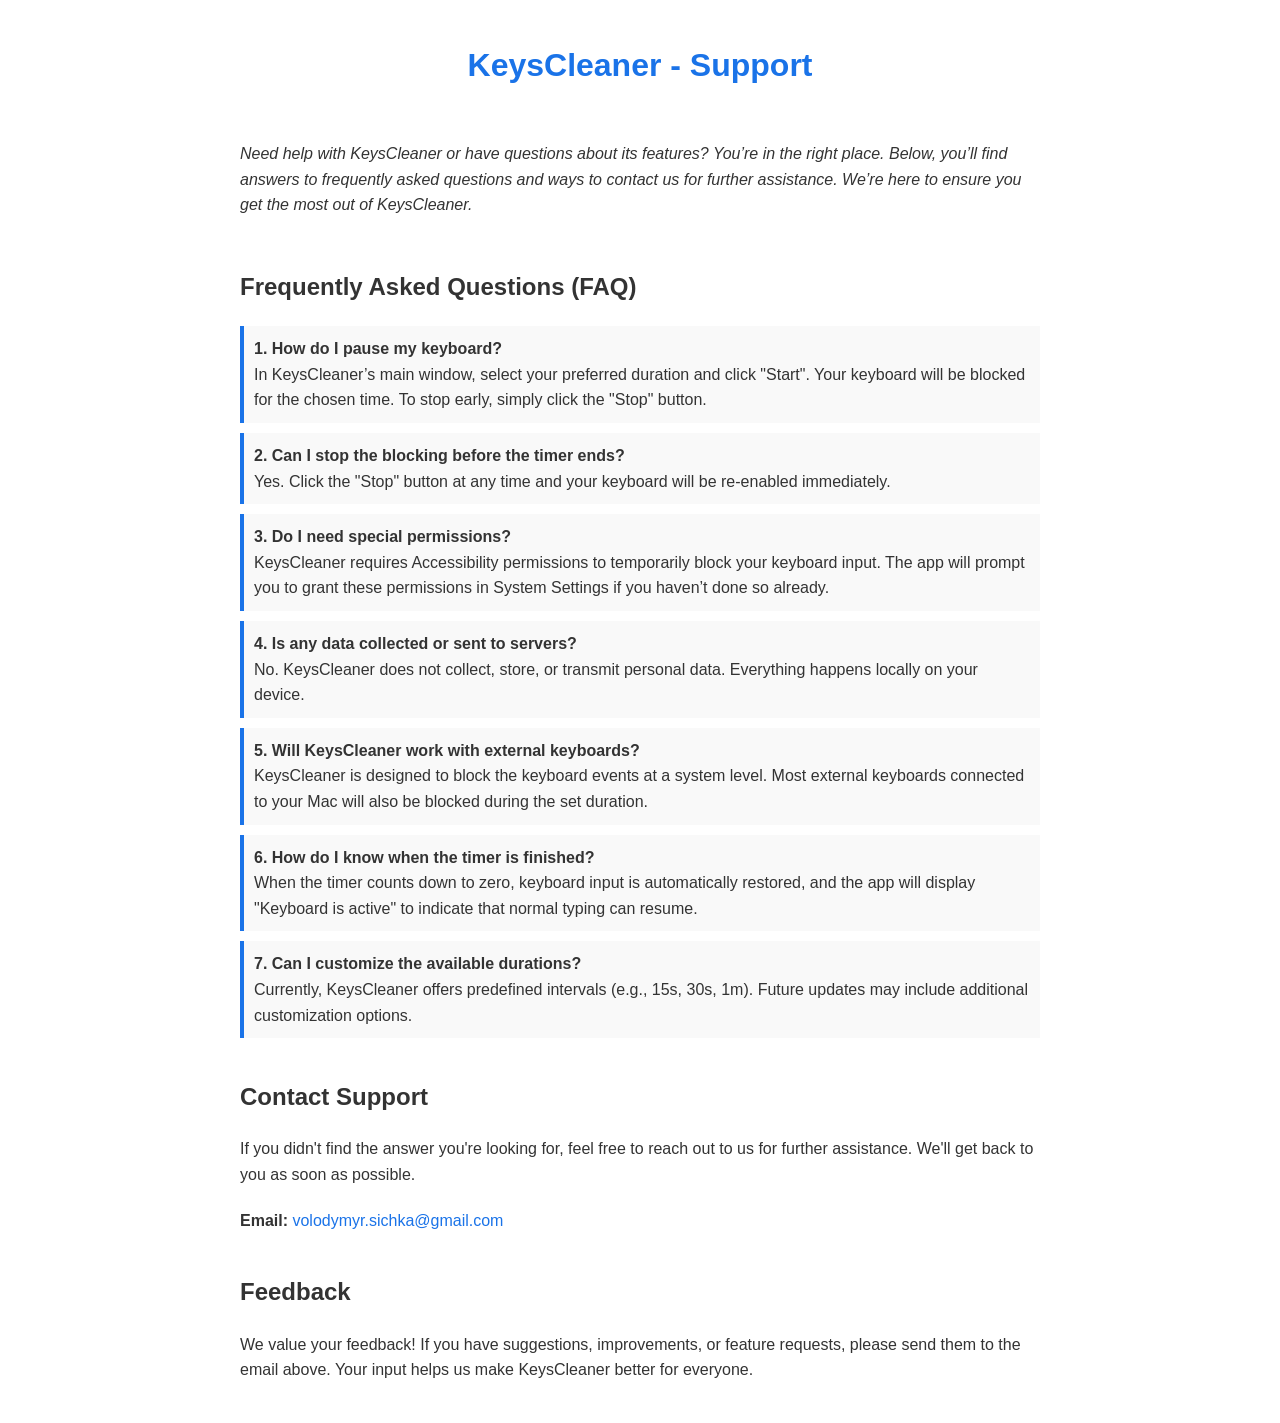
==== support.html @ a0b1e27d "Init commit." ====
<!DOCTYPE html>
<html lang="en">
  <head>
    <meta charset="UTF-8" />
    <meta name="viewport" content="width=device-width, initial-scale=1.0" />
    <title>KeysCleaner - Support</title>
    <style>
      body {
        font-family: Arial, sans-serif;
        max-width: 800px;
        margin: 40px auto;
        padding: 0 40px;
        line-height: 1.6;
        color: #333;
      }
      h1 {
        text-align: center;
        margin-bottom: 50px;
        color: #1a73e8;
      }
      h2 {
        color: #333;
        margin-top: 40px;
      }
      p {
        margin-bottom: 20px;
      }
      a {
        color: #1a73e8;
        text-decoration: none;
      }
      a:hover {
        text-decoration: underline;
      }
      ul {
        list-style-type: none;
        padding: 0;
      }
      ul li {
        background: #f9f9f9;
        padding: 10px;
        margin-bottom: 10px;
        border-left: 4px solid #1a73e8;
      }
      .top-text {
        font-style: italic;
        margin-bottom: 50px;
      }
    </style>
  </head>
  <body>
    <h1>KeysCleaner - Support</h1>

    <p class="top-text">
      Need help with KeysCleaner or have questions about its features? You’re in the right place. Below, you’ll find answers to frequently asked questions and ways to contact us for further assistance. We’re here to ensure you get the most out of KeysCleaner.
    </p>

    <h2>Frequently Asked Questions (FAQ)</h2>

    <ul>
      <li>
        <strong>1. How do I pause my keyboard?</strong><br />
        In KeysCleaner’s main window, select your preferred duration and click "Start". Your keyboard will be blocked for the chosen time. To stop early, simply click the "Stop" button.
      </li>

      <li>
        <strong>2. Can I stop the blocking before the timer ends?</strong><br />
        Yes. Click the "Stop" button at any time and your keyboard will be re-enabled immediately.
      </li>

      <li>
        <strong>3. Do I need special permissions?</strong><br />
        KeysCleaner requires Accessibility permissions to temporarily block your keyboard input. The app will prompt you to grant these permissions in System Settings if you haven’t done so already.
      </li>

      <li>
        <strong>4. Is any data collected or sent to servers?</strong><br />
        No. KeysCleaner does not collect, store, or transmit personal data. Everything happens locally on your device.
      </li>

      <li>
        <strong>5. Will KeysCleaner work with external keyboards?</strong><br />
        KeysCleaner is designed to block the keyboard events at a system level. Most external keyboards connected to your Mac will also be blocked during the set duration.
      </li>

      <li>
        <strong>6. How do I know when the timer is finished?</strong><br />
        When the timer counts down to zero, keyboard input is automatically restored, and the app will display "Keyboard is active" to indicate that normal typing can resume.
      </li>

      <li>
        <strong>7. Can I customize the available durations?</strong><br />
        Currently, KeysCleaner offers predefined intervals (e.g., 15s, 30s, 1m). Future updates may include additional customization options.
      </li>
    </ul>

    <h2>Contact Support</h2>

    <p>
      If you didn't find the answer you're looking for, feel free to reach out to us for further assistance. We'll get back to you as soon as possible.
    </p>

    <p>
      <strong>Email:</strong>
      <a href="mailto:volodymyr.sichka@gmail.com">volodymyr.sichka@gmail.com</a>
    </p>

    <h2>Feedback</h2>

    <p>
      We value your feedback! If you have suggestions, improvements, or feature requests, please send them to the email above. Your input helps us make KeysCleaner better for everyone.
    </p>
  </body>
</html>
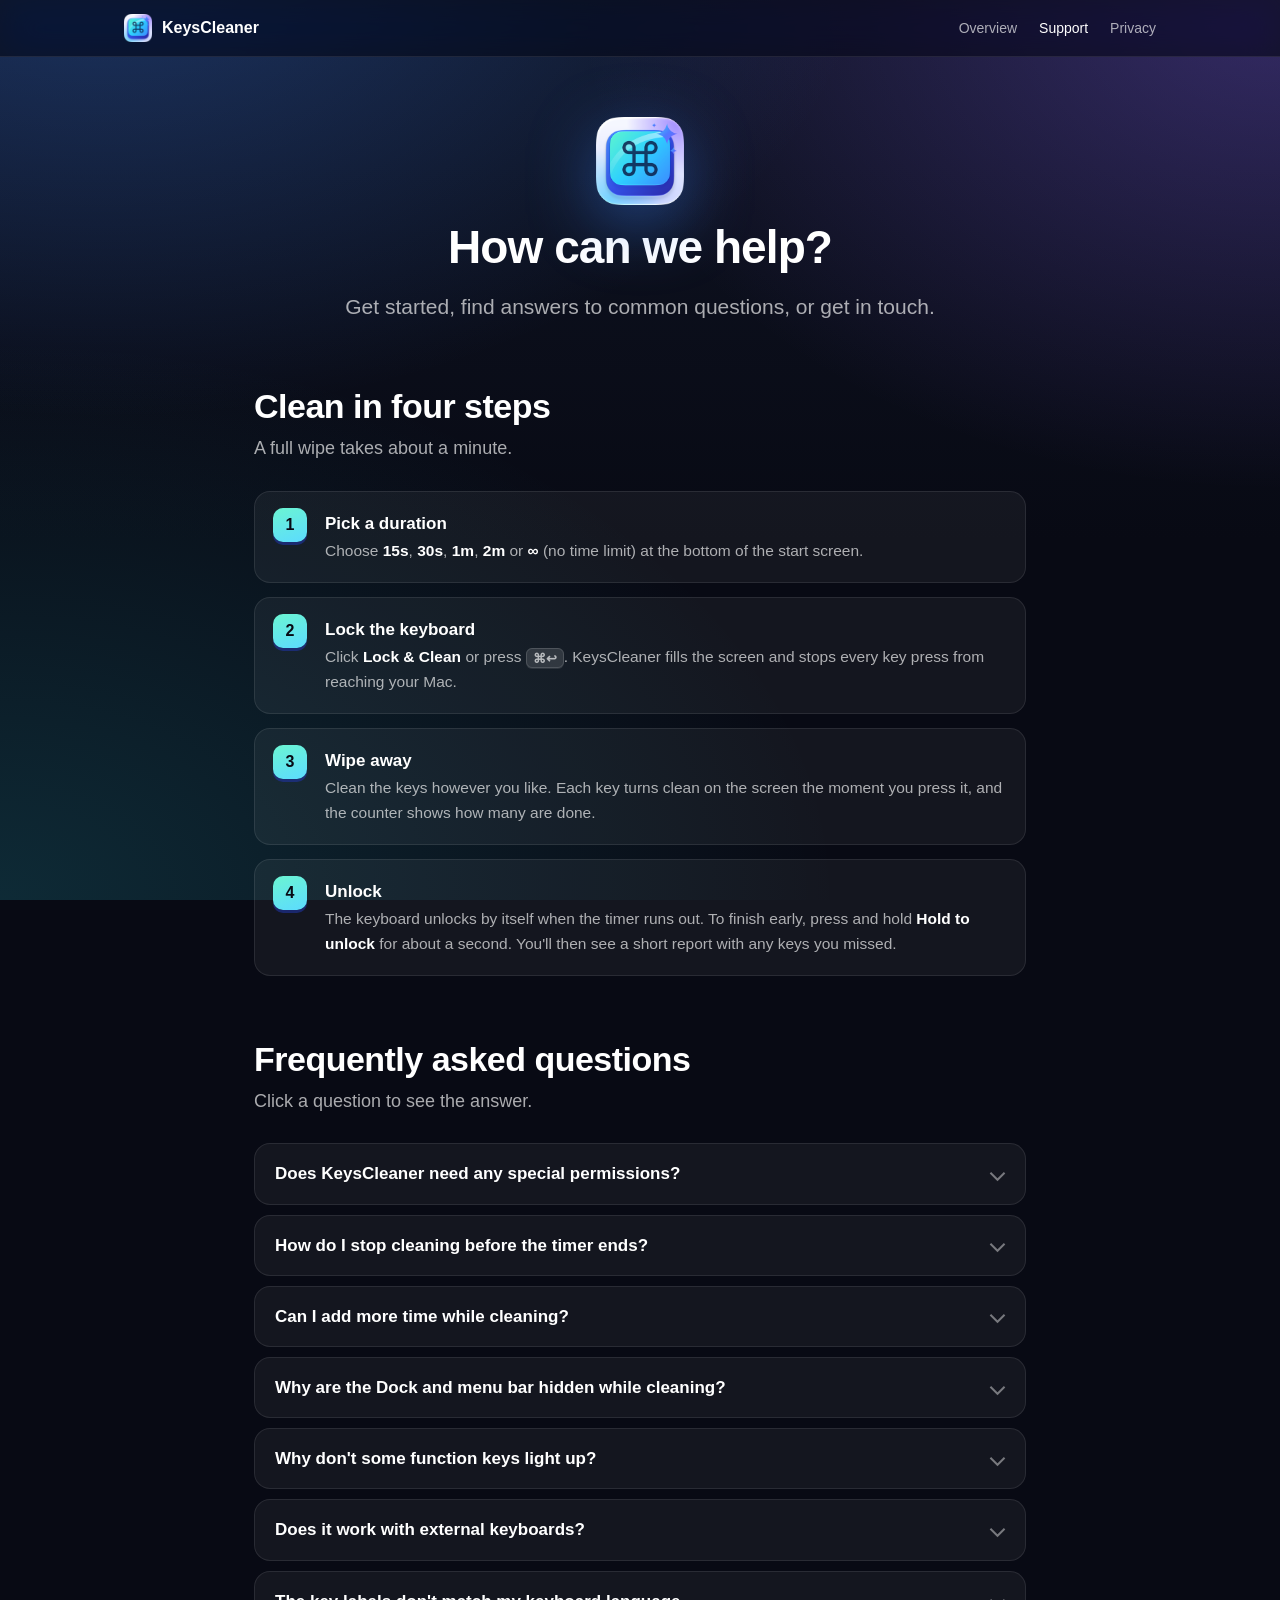
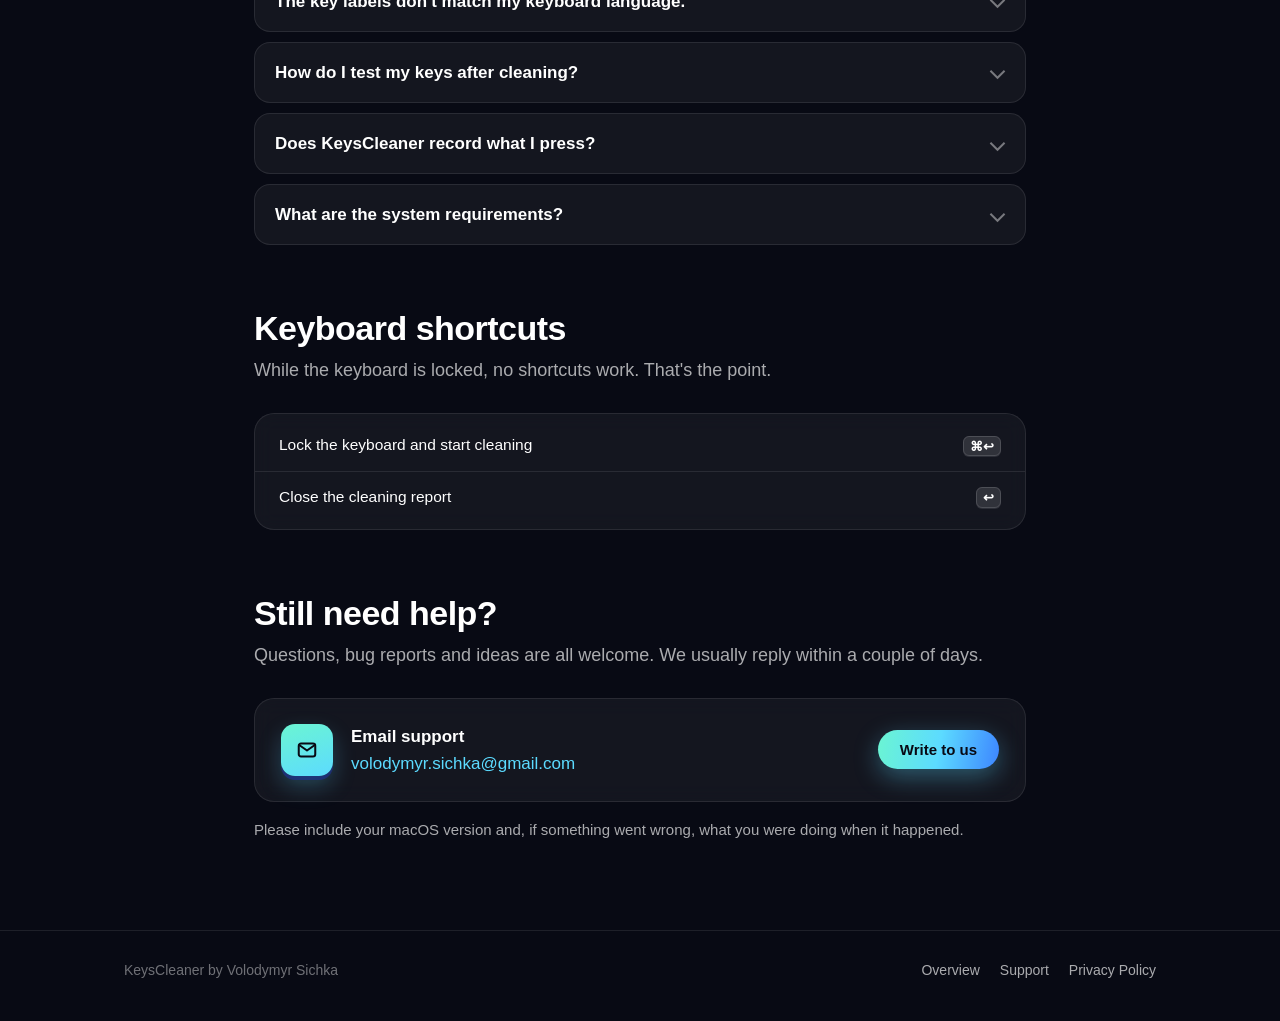
==== commit 3ec3a8f5: "Redesign docs for KeysCleaner 1.3 - New marketing page with the app's screenshots and Mac App Store " ====
--- a/support.html
+++ b/support.html
@@ -3,112 +3,160 @@
   <head>
     <meta charset="UTF-8" />
     <meta name="viewport" content="width=device-width, initial-scale=1.0" />
-    <title>KeysCleaner - Support</title>
-    <style>
-      body {
-        font-family: Arial, sans-serif;
-        max-width: 800px;
-        margin: 40px auto;
-        padding: 0 40px;
-        line-height: 1.6;
-        color: #333;
-      }
-      h1 {
-        text-align: center;
-        margin-bottom: 50px;
-        color: #1a73e8;
-      }
-      h2 {
-        color: #333;
-        margin-top: 40px;
-      }
-      p {
-        margin-bottom: 20px;
-      }
-      a {
-        color: #1a73e8;
-        text-decoration: none;
-      }
-      a:hover {
-        text-decoration: underline;
-      }
-      ul {
-        list-style-type: none;
-        padding: 0;
-      }
-      ul li {
-        background: #f9f9f9;
-        padding: 10px;
-        margin-bottom: 10px;
-        border-left: 4px solid #1a73e8;
-      }
-      .top-text {
-        font-style: italic;
-        margin-bottom: 50px;
-      }
-    </style>
+    <title>KeysCleaner — Support</title>
+    <meta name="description" content="How to use KeysCleaner, answers to common questions and how to get in touch." />
+    <meta name="theme-color" content="#080a14" />
+    <link rel="icon" type="image/png" href="assets/favicon.png" />
+    <link rel="apple-touch-icon" href="assets/apple-touch-icon.png" />
+    <link rel="stylesheet" href="assets/style.css" />
   </head>
   <body>
-    <h1>KeysCleaner - Support</h1>
+    <header class="nav">
+      <div class="wrap">
+        <a class="brand" href="marketing.html"><img src="assets/icon-256.png" alt="" /><span>KeysCleaner</span></a>
+        <nav class="nav-links">
+          <a href="marketing.html">Overview</a>
+          <a href="support.html" aria-current="page">Support</a>
+          <a href="privacy-policy.html">Privacy</a>
+        </nav>
+      </div>
+    </header>
 
-    <p class="top-text">
-      Need help with KeysCleaner or have questions about its features? You’re in the right place. Below, you’ll find answers to frequently asked questions and ways to contact us for further assistance. We’re here to ensure you get the most out of KeysCleaner.
-    </p>
+    <div class="hero hero-compact">
+      <div class="wrap">
+        <img class="hero-icon" src="assets/icon-256.png" alt="KeysCleaner app icon" />
+        <h1>How can we help?</h1>
+        <p class="lead">Get started, find answers to common questions, or get in touch.</p>
+      </div>
+    </div>
 
-    <h2>Frequently Asked Questions (FAQ)</h2>
+    <main>
+      <div class="wrap wrap-narrow">
+        <section id="start">
+          <h2 class="section-title">Clean in four steps</h2>
+          <p class="section-lead">A full wipe takes about a minute.</p>
+          <ol class="steps">
+            <li><strong>Pick a duration</strong><span>Choose <strong>15s</strong>, <strong>30s</strong>, <strong>1m</strong>, <strong>2m</strong> or <strong>∞</strong> (no time limit) at the bottom of the start screen.</span></li>
+            <li><strong>Lock the keyboard</strong><span>Click <strong>Lock &amp; Clean</strong> or press <kbd>⌘↩</kbd>. KeysCleaner fills the screen and stops every key press from reaching your Mac.</span></li>
+            <li><strong>Wipe away</strong><span>Clean the keys however you like. Each key turns clean on the screen the moment you press it, and the counter shows how many are done.</span></li>
+            <li><strong>Unlock</strong><span>The keyboard unlocks by itself when the timer runs out. To finish early, press and hold <strong>Hold to unlock</strong> for about a second. You'll then see a short report with any keys you missed.</span></li>
+          </ol>
+        </section>
 
-    <ul>
-      <li>
-        <strong>1. How do I pause my keyboard?</strong><br />
-        In KeysCleaner’s main window, select your preferred duration and click "Start". Your keyboard will be blocked for the chosen time. To stop early, simply click the "Stop" button.
-      </li>
+        <section id="faq">
+          <h2 class="section-title">Frequently asked questions</h2>
+          <p class="section-lead">Click a question to see the answer.</p>
+          <div class="faq">
+            <details>
+              <summary>Does KeysCleaner need any special permissions?</summary>
+              <div class="answer">
+                <p>No. KeysCleaner doesn't ask for Accessibility access or install anything. It blocks keys while its own fullscreen cleaning screen is in front, which is why it takes over the whole screen during cleaning.</p>
+              </div>
+            </details>
 
-      <li>
-        <strong>2. Can I stop the blocking before the timer ends?</strong><br />
-        Yes. Click the "Stop" button at any time and your keyboard will be re-enabled immediately.
-      </li>
+            <details>
+              <summary>How do I stop cleaning before the timer ends?</summary>
+              <div class="answer">
+                <p>Press and hold the <strong>Hold to unlock</strong> button with the mouse or trackpad for about a second. Letting go early cancels it, so a quick swipe or tap while you clean the trackpad won't unlock the keyboard.</p>
+              </div>
+            </details>
 
-      <li>
-        <strong>3. Do I need special permissions?</strong><br />
-        KeysCleaner requires Accessibility permissions to temporarily block your keyboard input. The app will prompt you to grant these permissions in System Settings if you haven’t done so already.
-      </li>
+            <details>
+              <summary>Can I add more time while cleaning?</summary>
+              <div class="answer">
+                <p>Yes. Click <strong>+ 30s</strong> next to the unlock button as many times as you need. If you'd rather not watch the clock at all, choose <strong>∞</strong> and the keyboard stays locked until you hold to unlock.</p>
+              </div>
+            </details>
 
-      <li>
-        <strong>4. Is any data collected or sent to servers?</strong><br />
-        No. KeysCleaner does not collect, store, or transmit personal data. Everything happens locally on your device.
-      </li>
+            <details>
+              <summary>Why are the Dock and menu bar hidden while cleaning?</summary>
+              <div class="answer">
+                <p>So nothing can pull you out of the cleaning screen by accident. While the keyboard is locked, the Dock, the menu bar and app switching (<kbd>⌘⇥</kbd>) are unavailable, and any extra displays are covered. Everything comes back the moment you unlock.</p>
+              </div>
+            </details>
 
-      <li>
-        <strong>5. Will KeysCleaner work with external keyboards?</strong><br />
-        KeysCleaner is designed to block the keyboard events at a system level. Most external keyboards connected to your Mac will also be blocked during the set duration.
-      </li>
+            <details>
+              <summary>Why don't some function keys light up?</summary>
+              <div class="answer">
+                <p>macOS handles brightness, volume and other media keys itself, so those presses may never reach KeysCleaner. That's why Esc, the function row and <strong>fn</strong> are shown as a bonus and aren't part of the 63 keys you need for a full clean.</p>
+              </div>
+            </details>
 
-      <li>
-        <strong>6. How do I know when the timer is finished?</strong><br />
-        When the timer counts down to zero, keyboard input is automatically restored, and the app will display "Keyboard is active" to indicate that normal typing can resume.
-      </li>
+            <details>
+              <summary>Does it work with external keyboards?</summary>
+              <div class="answer">
+                <p>Yes. Every keyboard connected to your Mac is locked during cleaning. The on-screen map shows a MacBook layout, so extra keys such as a numeric keypad are blocked but not shown.</p>
+              </div>
+            </details>
 
-      <li>
-        <strong>7. Can I customize the available durations?</strong><br />
-        Currently, KeysCleaner offers predefined intervals (e.g., 15s, 30s, 1m). Future updates may include additional customization options.
-      </li>
-    </ul>
+            <details>
+              <summary>The key labels don't match my keyboard language.</summary>
+              <div class="answer">
+                <p>The map follows the physical position of each key, so it works the same whatever input language you use. The labels follow the US layout.</p>
+              </div>
+            </details>
 
-    <h2>Contact Support</h2>
+            <details>
+              <summary>How do I test my keys after cleaning?</summary>
+              <div class="answer">
+                <p>Just press keys on the start screen. Each key lights up on the map while you hold it, and nothing is typed anywhere.</p>
+              </div>
+            </details>
 
-    <p>
-      If you didn't find the answer you're looking for, feel free to reach out to us for further assistance. We'll get back to you as soon as possible.
-    </p>
+            <details>
+              <summary>Does KeysCleaner record what I press?</summary>
+              <div class="answer">
+                <p>No. Key presses are only used to block them and to light up keys on the screen. They're never stored or sent anywhere. See the <a href="privacy-policy.html">Privacy Policy</a> for details.</p>
+              </div>
+            </details>
 
-    <p>
-      <strong>Email:</strong>
-      <a href="mailto:volodymyr.sichka@gmail.com">volodymyr.sichka@gmail.com</a>
-    </p>
+            <details>
+              <summary>What are the system requirements?</summary>
+              <div class="answer">
+                <p>macOS 15.1 or later, on any Mac.</p>
+              </div>
+            </details>
+          </div>
+        </section>
 
-    <h2>Feedback</h2>
+        <section id="shortcuts">
+          <h2 class="section-title">Keyboard shortcuts</h2>
+          <p class="section-lead">While the keyboard is locked, no shortcuts work. That's the point.</p>
+          <div class="card table-card">
+            <table>
+              <tbody>
+                <tr><td>Lock the keyboard and start cleaning</td><td><kbd>⌘↩</kbd></td></tr>
+                <tr><td>Close the cleaning report</td><td><kbd>↩</kbd></td></tr>
+              </tbody>
+            </table>
+          </div>
+        </section>
 
-    <p>
-      We value your feedback! If you have suggestions, improvements, or feature requests, please send them to the email above. Your input helps us make KeysCleaner better for everyone.
-    </p>
+        <section id="contact">
+          <h2 class="section-title">Still need help?</h2>
+          <p class="section-lead">Questions, bug reports and ideas are all welcome. We usually reply within a couple of days.</p>
+          <div class="card contact">
+            <div class="tile-icon"><svg viewBox="0 0 24 24" width="24" height="24" fill="none" stroke="currentColor" stroke-width="2.2" stroke-linecap="round" stroke-linejoin="round" aria-hidden="true"><rect x="3" y="5" width="18" height="14" rx="2.5" /><path d="m3.5 6.5 8.5 6 8.5-6" /></svg></div>
+            <div>
+              <p><strong>Email support</strong></p>
+              <p><a href="mailto:volodymyr.sichka@gmail.com?subject=KeysCleaner%20support">volodymyr.sichka@gmail.com</a></p>
+            </div>
+            <a class="button" href="mailto:volodymyr.sichka@gmail.com?subject=KeysCleaner%20support">Write to us</a>
+          </div>
+          <p class="muted" style="font-size: 15px; margin-top: 16px">Please include your macOS version and, if something went wrong, what you were doing when it happened.</p>
+        </section>
+      </div>
+    </main>
+
+    <footer>
+      <div class="wrap">
+        <span>KeysCleaner by Volodymyr Sichka</span>
+        <nav>
+          <a href="marketing.html">Overview</a>
+          <a href="support.html">Support</a>
+          <a href="privacy-policy.html">Privacy Policy</a>
+        </nav>
+      </div>
+    </footer>
   </body>
-</html>+</html>
--- a/assets/style.css
+++ b/assets/style.css
@@ -0,0 +1,446 @@
+/* KeysCleaner — shared styles for the marketing, support and privacy pages.
+   Mirrors the app: always dark, an aurora of blue, violet and cyan over deep navy,
+   glass cards, rounded type and the mint → cyan → blue accent of "Lock & Clean". */
+
+:root {
+  --ink: #080a14;
+  --night: #0f1424;
+  --text: #ffffff;
+  --muted: rgba(255, 255, 255, 0.66);
+  --faint: rgba(255, 255, 255, 0.42);
+  --surface: rgba(255, 255, 255, 0.05);
+  --surface-2: rgba(255, 255, 255, 0.08);
+  --hairline: rgba(255, 255, 255, 0.09);
+  --mint: #6bf5d2;
+  --cyan: #5cdbff;
+  --blue: #3d85ff;
+  --violet: #8c61ff;
+  --amber: #ffbf4d;
+  --accent: linear-gradient(100deg, var(--mint), var(--cyan) 50%, var(--blue));
+  --radius: 20px;
+  --shadow: 0 24px 60px rgba(0, 0, 0, 0.45);
+  --font: -apple-system, BlinkMacSystemFont, "SF Pro Text", "Helvetica Neue", Helvetica, Arial, sans-serif;
+  --font-display: ui-rounded, "SF Pro Rounded", -apple-system, BlinkMacSystemFont, "Helvetica Neue", Arial, sans-serif;
+  --font-mono: ui-monospace, "SF Mono", Menlo, Consolas, monospace;
+  color-scheme: dark;
+}
+
+* { box-sizing: border-box; }
+
+html { -webkit-text-size-adjust: 100%; scroll-behavior: smooth; background: var(--ink); }
+
+body {
+  margin: 0;
+  min-height: 100vh;
+  color: var(--text);
+  font: 17px/1.6 var(--font);
+  -webkit-font-smoothing: antialiased;
+  background:
+    radial-gradient(1100px 700px at 8% -8%, rgba(61, 133, 255, 0.30), transparent 70%),
+    radial-gradient(1000px 700px at 100% 0%, rgba(140, 97, 255, 0.30), transparent 70%),
+    radial-gradient(1200px 800px at 0% 100%, rgba(45, 212, 232, 0.16), transparent 70%),
+    linear-gradient(180deg, var(--night), var(--ink) 60%);
+  background-attachment: fixed;
+}
+
+a { color: var(--cyan); text-decoration: none; }
+a:hover { text-decoration: underline; }
+
+img { max-width: 100%; height: auto; display: block; }
+
+code, kbd {
+  font-family: var(--font-mono);
+  font-size: 0.86em;
+  padding: 0.12em 0.45em;
+  border-radius: 6px;
+  white-space: nowrap;
+}
+code { background: var(--surface-2); }
+kbd {
+  font-family: var(--font-display);
+  font-weight: 600;
+  background: rgba(255, 255, 255, 0.12);
+  border: 1px solid rgba(255, 255, 255, 0.14);
+  box-shadow: 0 1px 0 rgba(255, 255, 255, 0.1);
+}
+
+.gradient-text {
+  background: var(--accent);
+  -webkit-background-clip: text;
+  background-clip: text;
+  color: transparent;
+}
+
+.wrap { width: 100%; max-width: 1080px; margin: 0 auto; padding: 0 24px; }
+.wrap-narrow { max-width: 820px; }
+
+/* ---------- Navigation ---------- */
+
+.nav {
+  position: sticky;
+  top: 0;
+  z-index: 10;
+  background: rgba(8, 10, 20, 0.66);
+  backdrop-filter: saturate(180%) blur(18px);
+  -webkit-backdrop-filter: saturate(180%) blur(18px);
+  border-bottom: 1px solid var(--hairline);
+}
+
+.nav .wrap { display: flex; align-items: center; gap: 20px; height: 56px; }
+
+.brand {
+  display: flex;
+  align-items: center;
+  gap: 10px;
+  color: #fff;
+  font: 600 16px/1 var(--font-display);
+  white-space: nowrap;
+}
+.brand:hover { text-decoration: none; }
+.brand img { width: 28px; height: 28px; }
+
+.nav-links { margin-left: auto; display: flex; gap: 22px; }
+.nav-links a { color: var(--muted); font-size: 14px; font-weight: 500; }
+.nav-links a:hover, .nav-links a[aria-current="page"] { color: #fff; text-decoration: none; }
+
+/* ---------- Hero ---------- */
+
+.hero { position: relative; text-align: center; }
+.hero .wrap { padding-top: 76px; padding-bottom: 40px; }
+
+.hero-icon {
+  width: 120px;
+  height: 120px;
+  margin: 0 auto 24px;
+  filter: drop-shadow(0 18px 34px rgba(61, 133, 255, 0.45));
+}
+
+.eyebrow-chip {
+  display: inline-flex;
+  align-items: center;
+  gap: 8px;
+  margin-bottom: 18px;
+  padding: 5px 14px;
+  border-radius: 999px;
+  font-size: 13px;
+  font-weight: 500;
+  color: var(--muted);
+  background: var(--surface);
+  border: 1px solid var(--hairline);
+}
+.eyebrow-chip::before {
+  content: "";
+  width: 7px;
+  height: 7px;
+  border-radius: 50%;
+  background: var(--mint);
+  box-shadow: 0 0 8px var(--mint);
+}
+
+.hero h1 {
+  margin: 0;
+  font: 700 clamp(38px, 6.4vw, 64px)/1.06 var(--font-display);
+  letter-spacing: -0.02em;
+}
+
+.hero .lead {
+  margin: 18px auto 0;
+  max-width: 640px;
+  font-size: clamp(18px, 2.2vw, 21px);
+  color: var(--muted);
+}
+
+.hero-actions { margin-top: 32px; display: flex; flex-direction: column; align-items: center; gap: 12px; }
+.hero-actions .note { font-size: 13px; color: var(--faint); }
+
+.badge { display: inline-block; }
+.badge img { height: 54px; width: auto; }
+
+.hero-shot {
+  margin: 56px auto 0;
+  width: 100%;
+  max-width: 1000px;
+}
+
+.hero-compact .wrap { padding-top: 60px; padding-bottom: 8px; }
+.hero-compact h1 { font-size: clamp(32px, 5vw, 46px); }
+.hero-compact .hero-icon { width: 88px; height: 88px; margin-bottom: 18px; }
+
+/* Screenshots. Fullscreen captures get a display frame; window captures keep their own corners. */
+
+.screen {
+  border-radius: 16px;
+  border: 1px solid rgba(255, 255, 255, 0.1);
+  box-shadow: var(--shadow), 0 0 0 6px rgba(255, 255, 255, 0.03);
+}
+.window { filter: drop-shadow(0 26px 46px rgba(0, 0, 0, 0.55)); }
+
+/* ---------- Sections ---------- */
+
+main { padding: 56px 0 24px; }
+
+section { margin: 0 0 64px; }
+
+.section-title {
+  margin: 0 0 8px;
+  font: 700 clamp(26px, 3.4vw, 34px)/1.15 var(--font-display);
+  letter-spacing: -0.015em;
+}
+
+.section-lead { margin: 0 0 28px; color: var(--muted); font-size: 18px; }
+
+h2 { font: 700 26px/1.2 var(--font-display); letter-spacing: -0.01em; margin: 48px 0 14px; }
+h3 { font: 600 19px/1.3 var(--font-display); margin: 28px 0 8px; }
+
+.card {
+  background: var(--surface);
+  border: 1px solid var(--hairline);
+  border-radius: var(--radius);
+  padding: 24px 26px;
+  backdrop-filter: blur(10px);
+  -webkit-backdrop-filter: blur(10px);
+}
+
+.muted { color: var(--muted); }
+
+/* Feature rows on the marketing page */
+
+.feature {
+  display: grid;
+  grid-template-columns: 1fr 1.4fr;
+  gap: 52px;
+  align-items: center;
+  margin-bottom: 104px;
+}
+.feature:nth-of-type(even) { grid-template-columns: 1.4fr 1fr; }
+.feature:nth-of-type(even) .feature-text { order: 2; }
+
+.eyebrow {
+  display: inline-block;
+  margin-bottom: 10px;
+  font-size: 13px;
+  font-weight: 700;
+  letter-spacing: 0.06em;
+  text-transform: uppercase;
+  background: var(--accent);
+  -webkit-background-clip: text;
+  background-clip: text;
+  color: transparent;
+}
+
+.feature h2 { margin: 0 0 12px; font-size: clamp(26px, 3.2vw, 34px); }
+.feature p { margin: 0 0 14px; color: var(--muted); }
+
+.checks { list-style: none; padding: 0; margin: 0; }
+.checks li { position: relative; padding-left: 28px; margin: 8px 0; }
+.checks li::before {
+  content: "";
+  position: absolute;
+  left: 0;
+  top: 0.42em;
+  width: 17px;
+  height: 17px;
+  border-radius: 50%;
+  background: var(--accent);
+  -webkit-mask: url("data:image/svg+xml,%3Csvg xmlns='http://www.w3.org/2000/svg' viewBox='0 0 16 16'%3E%3Ccircle cx='8' cy='8' r='8'/%3E%3C/svg%3E") center/contain no-repeat;
+}
+.checks li::after {
+  content: "";
+  position: absolute;
+  left: 0;
+  top: 0.42em;
+  width: 17px;
+  height: 17px;
+  background: url("data:image/svg+xml,%3Csvg xmlns='http://www.w3.org/2000/svg' viewBox='0 0 16 16'%3E%3Cpath d='M4.5 8.2l2.3 2.3 4.7-5' fill='none' stroke='%23080a14' stroke-width='2' stroke-linecap='round' stroke-linejoin='round'/%3E%3C/svg%3E") center/17px no-repeat;
+}
+
+.grid-3 { display: grid; grid-template-columns: repeat(3, 1fr); gap: 18px; }
+
+.tile h3 { margin: 14px 0 6px; }
+.tile p { margin: 0; color: var(--muted); font-size: 15.5px; }
+
+/* A tiny keycap, like the ones on the app's keyboard map */
+.tile-icon {
+  width: 44px;
+  height: 44px;
+  border-radius: 12px;
+  display: grid;
+  place-items: center;
+  color: var(--ink);
+  background: linear-gradient(160deg, var(--c1, var(--mint)), var(--c2, var(--cyan)));
+  box-shadow: 0 4px 0 rgba(30, 50, 160, 0.55), 0 10px 22px rgba(92, 219, 255, 0.25);
+}
+.tile-icon svg { width: 22px; height: 22px; }
+
+.cta {
+  text-align: center;
+  border-radius: 28px;
+  padding: 60px 24px;
+  border: 1px solid var(--hairline);
+  background:
+    radial-gradient(600px 300px at 15% 0%, rgba(61, 133, 255, 0.35), transparent 70%),
+    radial-gradient(600px 300px at 90% 100%, rgba(140, 97, 255, 0.32), transparent 70%),
+    radial-gradient(500px 260px at 50% 120%, rgba(107, 245, 210, 0.18), transparent 70%),
+    rgba(255, 255, 255, 0.03);
+}
+.cta h2 { margin: 0 0 10px; font-size: clamp(28px, 3.6vw, 38px); }
+.cta p { margin: 0 0 26px; color: var(--muted); }
+
+/* ---------- Support ---------- */
+
+.steps { counter-reset: step; list-style: none; padding: 0; margin: 0; display: grid; gap: 14px; }
+.steps li {
+  counter-increment: step;
+  position: relative;
+  padding: 18px 20px 18px 70px;
+  background: var(--surface);
+  border: 1px solid var(--hairline);
+  border-radius: 16px;
+}
+.steps li::before {
+  content: counter(step);
+  position: absolute;
+  left: 18px;
+  top: 16px;
+  width: 34px;
+  height: 34px;
+  border-radius: 10px;
+  display: grid;
+  place-items: center;
+  font: 700 16px/1 var(--font-display);
+  color: var(--ink);
+  background: linear-gradient(160deg, var(--mint), var(--cyan));
+  box-shadow: 0 3px 0 rgba(30, 50, 160, 0.6);
+}
+.steps li > strong { display: block; margin-bottom: 2px; }
+.steps li > span { display: block; color: var(--muted); font-size: 15.5px; }
+.steps li > span strong { color: var(--text); font-weight: 600; }
+
+.faq { display: grid; gap: 10px; }
+.faq details {
+  background: var(--surface);
+  border: 1px solid var(--hairline);
+  border-radius: 16px;
+  overflow: hidden;
+  transition: background 0.2s ease;
+}
+.faq details[open] { background: var(--surface-2); }
+.faq summary {
+  cursor: pointer;
+  list-style: none;
+  padding: 16px 52px 16px 20px;
+  font-weight: 600;
+  position: relative;
+}
+.faq summary::-webkit-details-marker { display: none; }
+.faq summary::after {
+  content: "";
+  position: absolute;
+  right: 22px;
+  top: 50%;
+  width: 9px;
+  height: 9px;
+  margin-top: -6px;
+  border-right: 2px solid var(--faint);
+  border-bottom: 2px solid var(--faint);
+  transform: rotate(45deg);
+  transition: transform 0.2s ease;
+}
+.faq details[open] summary::after { transform: rotate(-135deg); margin-top: -2px; }
+.faq .answer { padding: 0 20px 18px; color: var(--muted); }
+.faq .answer p { margin: 0 0 10px; }
+.faq .answer strong { color: var(--text); }
+
+.table-card { padding: 6px 0; overflow-x: auto; }
+table { width: 100%; border-collapse: collapse; font-size: 15.5px; }
+td { text-align: left; padding: 13px 24px; vertical-align: middle; }
+tr + tr td { border-top: 1px solid var(--hairline); }
+td:last-child { text-align: right; white-space: nowrap; }
+
+.contact { display: flex; align-items: center; gap: 18px; flex-wrap: wrap; }
+.contact .tile-icon { width: 52px; height: 52px; border-radius: 14px; }
+.contact p { margin: 0; color: var(--muted); }
+.contact strong { color: var(--text); }
+
+.button {
+  margin-left: auto;
+  display: inline-flex;
+  align-items: center;
+  gap: 8px;
+  padding: 12px 22px;
+  border-radius: 999px;
+  font: 600 15px/1 var(--font-display);
+  color: var(--ink);
+  background: var(--accent);
+  box-shadow: 0 8px 24px rgba(92, 219, 255, 0.35);
+}
+.button:hover { text-decoration: none; filter: brightness(1.06); }
+
+/* ---------- Privacy ---------- */
+
+.legal .card { padding: 36px 40px; }
+.legal h2 { font-size: 22px; margin: 36px 0 10px; }
+.legal h2:first-of-type { margin-top: 0; }
+.legal p, .legal li { color: var(--muted); }
+.legal strong { color: var(--text); }
+.legal ul { padding-left: 22px; }
+
+.updated {
+  display: inline-block;
+  margin-top: 16px;
+  padding: 5px 14px;
+  border-radius: 999px;
+  font-size: 13px;
+  color: var(--muted);
+  background: var(--surface);
+  border: 1px solid var(--hairline);
+}
+
+.summary-pills { display: flex; flex-wrap: wrap; justify-content: center; gap: 10px; margin: 0 0 28px; }
+.pill {
+  display: inline-flex;
+  align-items: center;
+  gap: 8px;
+  padding: 8px 15px;
+  border-radius: 999px;
+  font-size: 14.5px;
+  font-weight: 600;
+  color: var(--mint);
+  background: rgba(107, 245, 210, 0.1);
+  border: 1px solid rgba(107, 245, 210, 0.22);
+}
+.pill::before { content: "✓"; font-weight: 800; }
+
+/* ---------- Footer ---------- */
+
+footer {
+  border-top: 1px solid var(--hairline);
+  padding: 28px 0 40px;
+  color: var(--faint);
+  font-size: 14px;
+}
+footer .wrap { display: flex; flex-wrap: wrap; gap: 12px 24px; align-items: center; }
+footer nav { display: flex; gap: 20px; margin-left: auto; }
+footer a { color: var(--muted); }
+
+/* ---------- Responsive ---------- */
+
+@media (max-width: 860px) {
+  .feature, .feature:nth-of-type(even) { grid-template-columns: 1fr; gap: 26px; margin-bottom: 72px; }
+  .feature:nth-of-type(even) .feature-text { order: 0; }
+  .grid-3 { grid-template-columns: 1fr 1fr; }
+}
+
+@media (max-width: 600px) {
+  body { font-size: 16px; }
+  .wrap { padding: 0 16px; }
+  .nav-links { gap: 14px; }
+  .nav-links a { font-size: 13px; }
+  .brand span { display: none; }
+  .hero .wrap { padding-top: 48px; }
+  .grid-3 { grid-template-columns: 1fr; }
+  .card, .legal .card { padding: 22px 20px; }
+  td { padding: 11px 16px; }
+  .button { margin-left: 0; }
+  footer nav { margin-left: 0; }
+}
